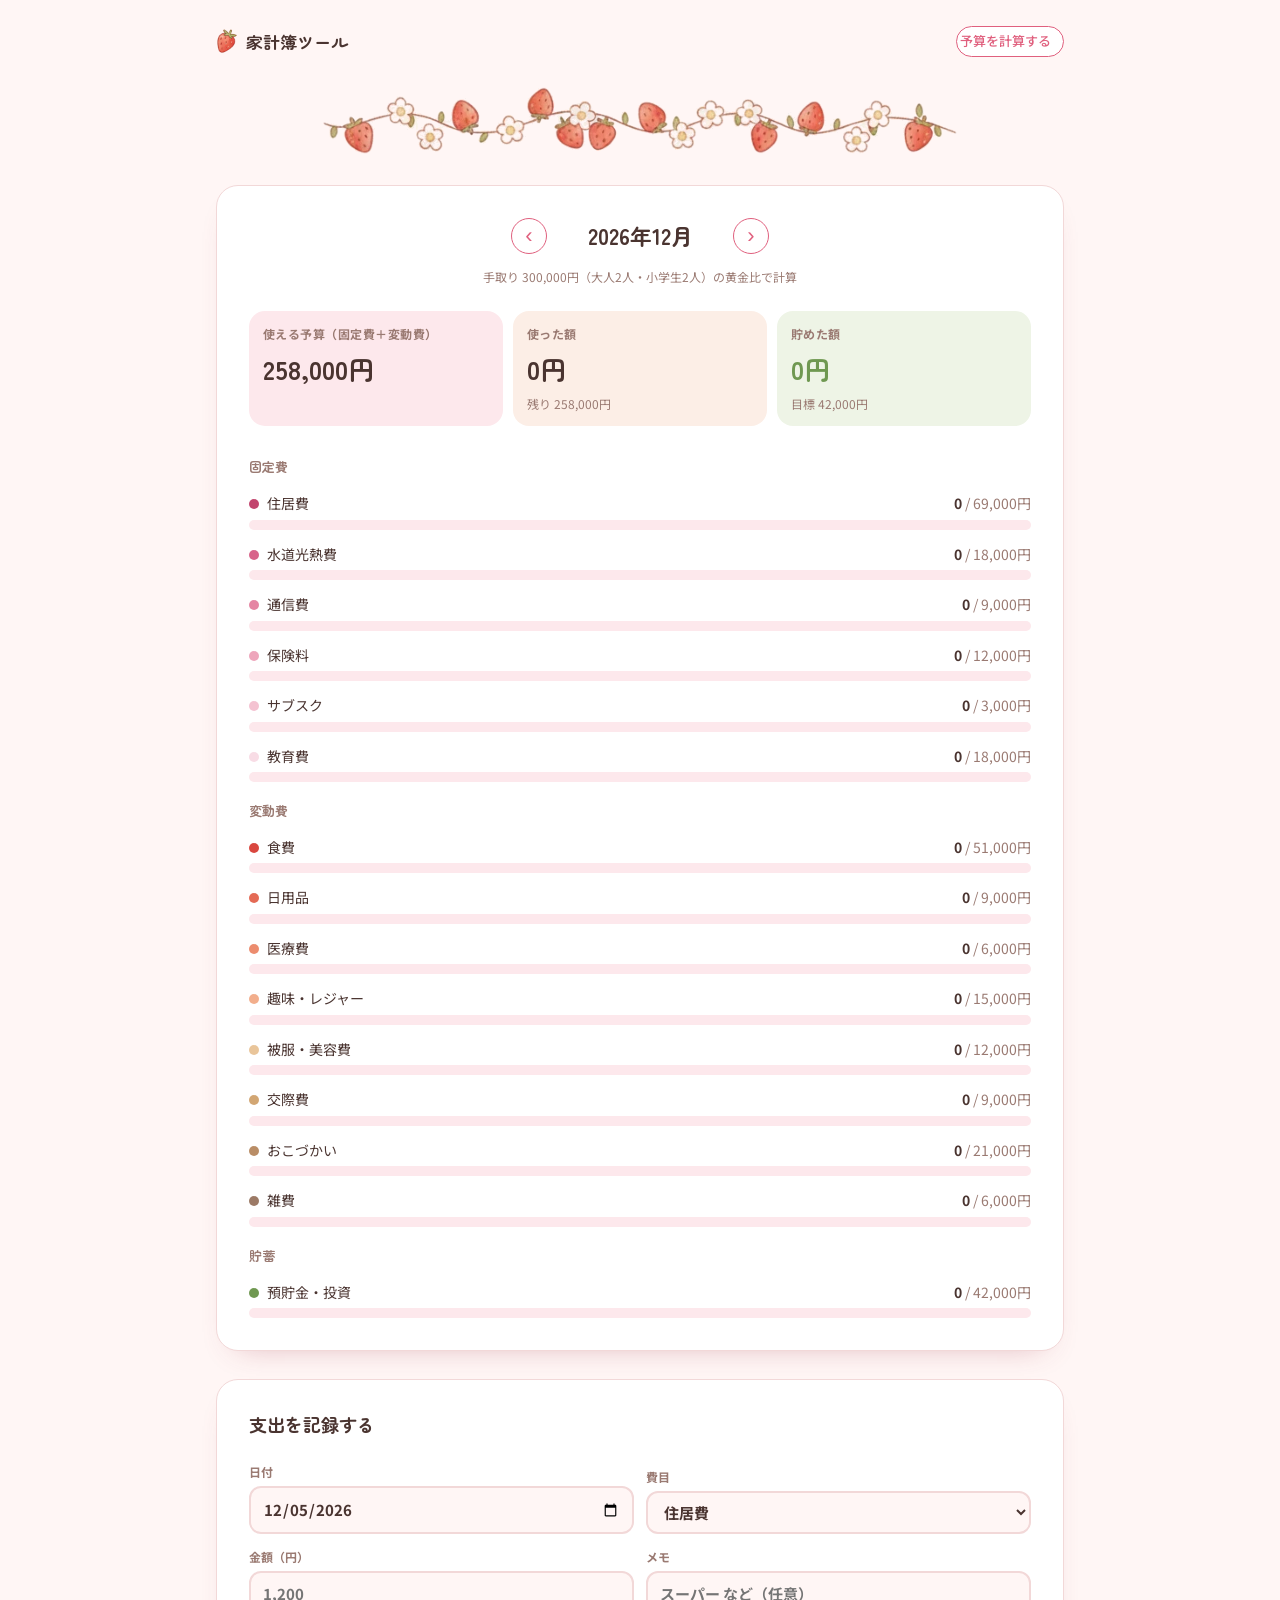
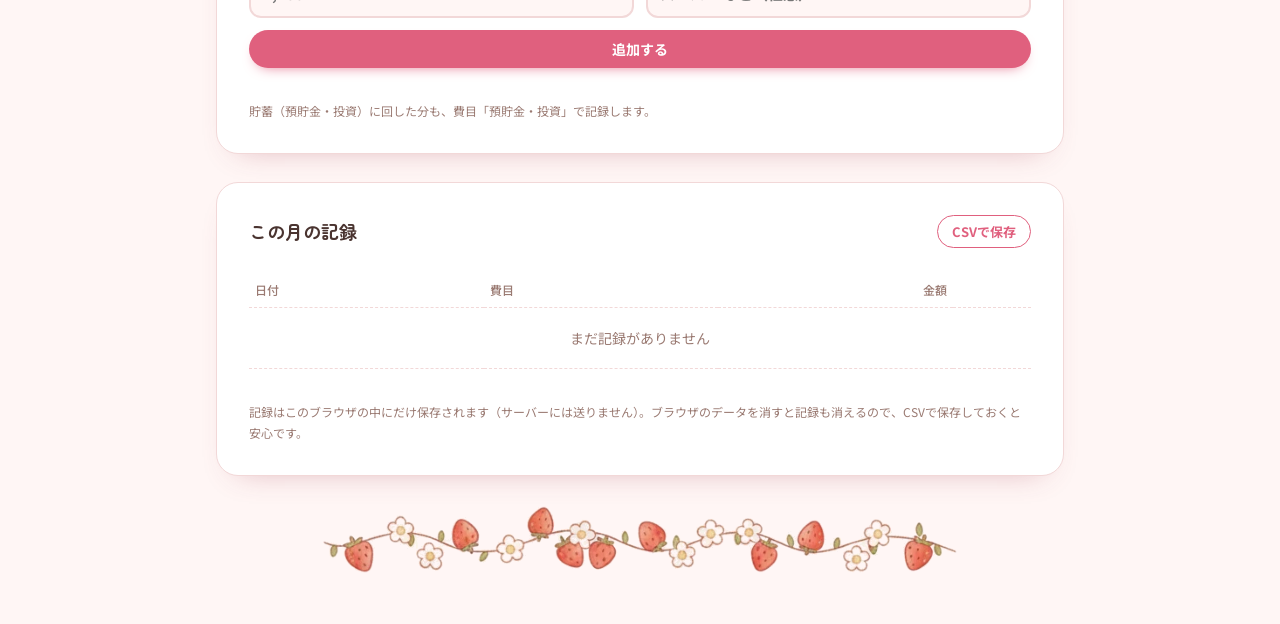
==== kakeibo.html @ 98197d19 "家計簿ページ(kakeibo.html)を追加 黄金比の予算と実際の支出を比較。月切替・記録の追加削除・CSV出力に対応。  Co-Authored-By: Claude Sonnet 5.5 <no" ====
<!doctype html>
<html lang="ja">
<head>
<meta charset="utf-8">
<meta name="viewport" content="width=device-width, initial-scale=1, viewport-fit=cover">
<meta name="description" content="黄金比で出した予算に、毎日の支出を書き込んで比べる家計簿ツール。">
<title>家計簿ツール</title>
<link rel="preconnect" href="https://fonts.googleapis.com">
<link rel="preconnect" href="https://fonts.gstatic.com" crossorigin>
<link rel="stylesheet" href="https://fonts.googleapis.com/css2?family=Zen+Maru+Gothic:wght@500;700&family=Noto+Sans+JP:wght@400;500;700&display=swap">
<link rel="stylesheet" href="css/style.css">
<link rel="stylesheet" href="css/kakeibo.css">
</head>
<body>
<div class="wrap">
  <header class="site-head">
    <div class="brand"><span class="berry-i" aria-hidden="true"></span>家計簿ツール</div>
    <a class="insta" href="index.html">予算を計算する</a>
  </header>

  <img class="garland" src="assets/garland.png" alt="" width="640" height="72">

  <section class="card" aria-label="月の予算と使った額">
    <div class="month-nav">
      <button type="button" id="prev" aria-label="前の月">‹</button>
      <h1 id="month-label"></h1>
      <button type="button" id="next" aria-label="次の月">›</button>
    </div>
    <p class="hint" id="basis"></p>
    <div class="summary" id="summary"></div>
    <div id="items" class="items"></div>
  </section>

  <section class="card" aria-label="支出を記録">
    <h2>支出を記録する</h2>
    <form id="form" class="entry-form">
      <label>日付<input type="date" id="f-date" required></label>
      <label>費目<select id="f-key"></select></label>
      <label>金額（円）<input type="text" id="f-amt" inputmode="numeric" autocomplete="off" placeholder="1,200" required></label>
      <label>メモ<input type="text" id="f-memo" maxlength="40" placeholder="スーパー など（任意）"></label>
      <button class="btn btn-primary" type="submit">追加する</button>
    </form>
    <p class="hint">貯蓄（預貯金・投資）に回した分も、費目「預貯金・投資」で記録します。</p>
  </section>

  <section class="card" aria-label="記録の一覧">
    <div class="list-head">
      <h2>この月の記録</h2>
      <button type="button" class="btn btn-ghost" id="csv">CSVで保存</button>
    </div>
    <div class="table-scroll">
      <table>
        <thead><tr><th>日付</th><th>費目</th><th class="r">金額</th><th></th></tr></thead>
        <tbody id="list"></tbody>
      </table>
    </div>
    <p class="foot-note">記録はこのブラウザの中にだけ保存されます（サーバーには送りません）。ブラウザのデータを消すと記録も消えるので、CSVで保存しておくと安心です。</p>
  </section>

  <img class="garland" src="assets/garland.png" alt="" width="640" height="72">
</div>

<script src="js/config.js"></script>
<script src="js/calc.js"></script>
<script src="js/kakeibo.js"></script>
</body>
</html>
---- css/style.css ----
/* Layout: one centered column like a planner page — garland, hero with cake cat, calculator card, shop, guide, garland, footer.
   Single light theme on purpose: it matches the printed pink × cat planner. */
:root {
  color-scheme: light;
  --bg: #FFF6F5;
  --paper: #FFFFFF;
  --fg: #4A3430;        /* cocoa brown, like the illustration lines */
  --muted: #9A7A72;
  --line: #F2D8D8;
  --accent: #E0607E;    /* planner pink */
  --accent-ink: #FFFFFF;
  --accent-soft: #FDE8EC;
  --berry: #D9473F;
  --gold: #C9A45C;
  --savings: #6F9851;   /* strawberry-leaf green */
  --savings-soft: #EEF4E6;
  /* chart: fixed = pinks, variable = strawberry → cream → cocoa */
  --f1:#C2456E; --f2:#D8648A; --f3:#E585A3; --f4:#EEA5BB; --f5:#F4C2D1; --f6:#F8DCE5;
  --v1:#D9473F; --v2:#E46A55; --v3:#EC8C6E; --v4:#F2AE8C; --v5:#E9C59A; --v6:#D2A673; --v7:#B98D66; --v8:#9C7A66;
  --font-display: "Zen Maru Gothic", "Hiragino Maru Gothic ProN", "Yu Gothic", sans-serif;
  --font-body: "Noto Sans JP", "Hiragino Sans", "Yu Gothic", "Meiryo", sans-serif;
  --radius: 22px;
  --berry-img: url("../assets/berry.png");
  --flower-img: url("../assets/flower.png");
}

* { box-sizing: border-box; }
body {
  background: var(--bg);
  color: var(--fg);
  font-family: var(--font-body);
  font-size: 15px;
  line-height: 1.75;
}
.wrap {
  max-width: 880px;
  margin: 0 auto;
  padding-left: max(16px, env(safe-area-inset-left, 0px));
  padding-right: max(16px, env(safe-area-inset-right, 0px));
  padding-block: 0 40px;
  display: flex;
  flex-direction: column;
  gap: 28px;
}
h1, h2, h3 { font-family: var(--font-display); text-wrap: balance; margin: 0; line-height: 1.4; }
p { margin: 0; }
img { max-width: 100%; height: auto; display: block; }
.num { font-variant-numeric: tabular-nums; }
.berry-i, .flower-i { display: inline-block; background: center / contain no-repeat; vertical-align: -3px; flex: none; }
.berry-i { width: 16px; height: 19px; background-image: var(--berry-img); }
.flower-i { width: 15px; height: 14px; background-image: var(--flower-img); }

/* header */
.site-head {
  display: flex; align-items: center; justify-content: space-between; gap: 12px;
  padding-block: 18px 0;
}
.brand { display: flex; align-items: center; gap: 8px; font-family: var(--font-display); font-weight: 700; font-size: 17px; }
.brand .berry-i { width: 22px; height: 26px; }
.insta {
  display: inline-flex; align-items: center; gap: 6px;
  color: var(--accent); text-decoration: none; font-weight: 500; font-size: 13px;
  padding: 3px 12px 3px 3px; border-radius: 999px; border: 1.5px solid var(--accent); background: var(--paper);
}
.insta:hover { background: var(--accent-soft); }
.insta svg { width: 16px; height: 16px; }
:focus-visible { outline: 3px solid var(--accent); outline-offset: 2px; }
.avatar {
  width: 30px; height: 30px; border-radius: 50%; flex: none;
  background: var(--accent-soft) url("../assets/avatar.jpg") center / cover no-repeat;
  box-shadow: 0 0 0 2px var(--paper), 0 0 0 3.5px var(--accent);
}
.garland { width: 100%; max-width: 640px; margin: 0 auto; opacity: .95; }

/* hero */
.hero { display: grid; grid-template-columns: minmax(0, 1fr) minmax(0, 300px); gap: 16px; align-items: center; }
.hero-text { display: flex; flex-direction: column; gap: 12px; min-width: 0; }
.eyebrow { display: inline-flex; align-items: center; gap: 6px; font-size: 12px; font-weight: 700; letter-spacing: .14em; color: var(--accent); }
.hero h1 { font-size: clamp(26px, 5.2vw, 38px); }
.hero h1 em { font-style: normal; color: var(--accent); background: linear-gradient(transparent 62%, var(--accent-soft) 62%); }
.hero p { color: var(--muted); max-width: 30em; }
.hero-art { width: 100%; max-width: 300px; justify-self: center; }

/* calculator card */
.card {
  background: var(--paper);
  border-radius: var(--radius);
  border: 1.5px solid var(--line);
  box-shadow: 0 14px 30px -22px rgba(160, 60, 80, .45);
  padding: clamp(18px, 4vw, 32px);
  display: flex; flex-direction: column; gap: 24px;
}
.field-label { font-family: var(--font-display); font-weight: 700; font-size: 16px; display: flex; align-items: center; gap: 8px; margin-bottom: 10px; }
.step { display: inline-grid; place-items: center; width: 24px; height: 24px; border-radius: 50%; background: var(--accent); color: var(--accent-ink); font-size: 12px; font-family: var(--font-body); }

.income-row { display: flex; align-items: center; gap: 10px; flex-wrap: wrap; }
.income-box {
  display: flex; align-items: baseline; gap: 6px;
  border: 2px solid var(--line); border-radius: 16px; padding: 8px 14px;
  background: var(--bg); flex: 1 1 220px; max-width: 320px;
}
.income-box:focus-within { border-color: var(--accent); }
.income-box input {
  border: 0; background: transparent; color: var(--fg); width: 100%; min-width: 0;
  font-family: var(--font-display); font-size: 28px; font-weight: 700;
  font-variant-numeric: tabular-nums; outline: none;
}
.income-box span { color: var(--muted); font-weight: 500; }
.quick { display: flex; gap: 6px; flex-wrap: wrap; }
.quick button {
  border: 1.5px solid var(--line); background: var(--paper); color: var(--fg);
  border-radius: 999px; padding: 4px 12px; font: inherit; font-size: 13px; cursor: pointer;
}
.quick button:hover { border-color: var(--accent); color: var(--accent); }
.hint { font-size: 12px; color: var(--muted); margin-top: 8px; }

/* family counters */
.counters { display: grid; grid-template-columns: repeat(3, minmax(0, 1fr)); gap: 10px; }
.counter {
  display: flex; align-items: center; justify-content: space-between; gap: 8px;
  border: 1.5px solid var(--line); border-radius: 16px; padding: 8px 10px 8px 14px; background: var(--paper);
  transition: border-color .15s, background .15s;
}
.counter.on { border-color: var(--accent); background: var(--accent-soft); }
.counter-name { display: flex; flex-direction: column; line-height: 1.3; min-width: 0; }
.counter-name b { font-size: 14px; }
.counter-name small { font-size: 11px; color: var(--muted); }
.stepper { display: flex; align-items: center; gap: 4px; }
.stepper button {
  width: 30px; height: 30px; border-radius: 50%; border: 1.5px solid var(--accent);
  background: var(--paper); color: var(--accent); font-size: 18px; line-height: 1; cursor: pointer;
  display: grid; place-items: center; padding: 0;
}
.stepper button:hover:not(:disabled) { background: var(--accent); color: var(--accent-ink); }
.stepper button:disabled { border-color: var(--line); color: var(--line); cursor: default; }
.stepper output { min-width: 2.6em; text-align: center; font-family: var(--font-display); font-weight: 700; font-size: 18px; font-variant-numeric: tabular-nums; }
.stepper output small { font-size: 11px; font-weight: 500; color: var(--muted); margin-left: 1px; }

/* result */
.result-head {
  display: grid; grid-template-columns: minmax(0, 1fr) auto; gap: 12px; align-items: end;
  border-top: 2px dotted var(--line); padding-top: 22px;
}
.result-head h2 { font-size: 20px; }
.result-head p { color: var(--muted); font-size: 13px; }
.result-head img { width: 130px; margin-bottom: -8px; }
.summary { display: grid; grid-template-columns: repeat(3, minmax(0, 1fr)); gap: 10px; }
.tile { border-radius: 16px; padding: 12px 14px; background: var(--accent-soft); display: flex; flex-direction: column; gap: 2px; }
.tile.var { background: #FCEEE6; }
.tile.sav { background: var(--savings-soft); }
.tile .t-label { font-size: 12px; font-weight: 700; color: var(--muted); letter-spacing: .04em; }
.tile .t-amt { font-family: var(--font-display); font-weight: 700; font-size: clamp(18px, 3.6vw, 26px); }
.tile .t-pct { font-size: 12px; color: var(--muted); }
.tile.sav .t-amt { color: var(--savings); }

.result-body { display: grid; grid-template-columns: minmax(0, 260px) minmax(0, 1fr); gap: 24px; align-items: start; }
.donut-box { position: relative; max-width: 260px; width: 100%; margin: 0 auto; aspect-ratio: 1; }
.donut-box svg { width: 100%; height: 100%; display: block; }
.donut-center { position: absolute; inset: 0; display: grid; place-content: center; text-align: center; pointer-events: none; }
.donut-center small { font-size: 12px; color: var(--muted); }
.donut-center strong { font-family: var(--font-display); font-size: 22px; }

.tip { margin-top: 16px; display: grid; grid-template-columns: 64px minmax(0, 1fr); gap: 10px; align-items: end; }
.tip img { width: 64px; }
.tip-bubble {
  position: relative; background: var(--accent-soft); border-radius: 16px 16px 16px 4px;
  padding: 10px 14px; font-size: 13px;
}
.tip-bubble b { display: flex; align-items: center; gap: 4px; color: var(--accent); font-family: var(--font-display); }

.table-scroll { overflow-x: auto; min-width: 0; }
table { width: 100%; border-collapse: collapse; font-size: 14px; }
th, td { padding: 7px 6px; text-align: left; border-bottom: 1px dashed var(--line); }
th { font-size: 12px; color: var(--muted); font-weight: 500; }
td.r, th.r { text-align: right; font-variant-numeric: tabular-nums; white-space: nowrap; }
tr.group td { background: var(--bg); font-weight: 700; font-size: 13px; border-bottom: 0; padding-top: 10px; }
tr.group td:first-child { border-radius: 10px 0 0 10px; }
tr.group td:last-child { border-radius: 0 10px 10px 0; }
tr.group .flower-i { margin-right: 6px; }
tr.zero td { color: var(--muted); }
.dot { display: inline-block; width: 10px; height: 10px; border-radius: 50%; margin-right: 8px; vertical-align: 0; }
.item-note { display: block; font-size: 11px; color: var(--muted); margin-left: 18px; line-height: 1.4; }
tr.total td { border-bottom: 0; font-weight: 700; padding-top: 10px; }
.foot-note { font-size: 12px; color: var(--muted); margin-top: 8px; }

/* shop */
.shop {
  background: var(--paper); border-radius: var(--radius);
  border: 2px solid var(--accent-soft);
  padding: clamp(18px, 4vw, 28px);
  display: grid; grid-template-columns: auto minmax(0, 1fr); gap: 20px; align-items: center;
}
.avatar.lg { width: 92px; height: 92px; box-shadow: 0 0 0 3px var(--paper), 0 0 0 5px var(--accent); }
.shop-body { display: flex; flex-direction: column; gap: 6px; min-width: 0; }
.shop-eyebrow { display: inline-flex; align-items: center; gap: 6px; font-size: 11px; font-weight: 700; letter-spacing: .12em; color: var(--accent); }
.shop h2 { font-size: 20px; }
.shop p { font-size: 13px; color: var(--muted); }
.shop-actions { display: flex; flex-wrap: wrap; gap: 8px; margin-top: 8px; }
.btn {
  display: inline-flex; align-items: center; gap: 6px; text-decoration: none;
  padding: 9px 18px; border-radius: 999px; font-weight: 700; font-size: 14px;
}
.btn-primary { background: var(--accent); color: var(--accent-ink); box-shadow: 0 6px 14px -8px var(--accent); }
.btn-primary:hover { filter: brightness(1.06); }
.btn-ghost { border: 1.5px solid var(--accent); color: var(--accent); background: var(--paper); }
.btn-ghost:hover { background: var(--accent-soft); }
.btn[aria-disabled="true"] { opacity: .5; pointer-events: none; }
.btn svg { width: 16px; height: 16px; }

/* ad slot */
.ad {
  border: 1.5px dashed var(--line); border-radius: 16px; min-height: 110px; background: var(--paper);
  display: grid; place-content: center; text-align: center; color: var(--muted); font-size: 12px; gap: 2px;
}
.ad b { font-size: 11px; letter-spacing: .14em; }

/* guide */
.guide { display: flex; flex-direction: column; gap: 14px; }
.guide-head { display: grid; grid-template-columns: minmax(0, 1fr) 150px; gap: 16px; align-items: center; }
.guide-head > div { display: flex; flex-direction: column; gap: 8px; min-width: 0; }
.guide h2 { font-size: 20px; display: flex; align-items: center; gap: 8px; }
.guide-grid { display: grid; grid-template-columns: repeat(3, minmax(0, 1fr)); gap: 12px; }
.guide-item { background: var(--paper); border: 1.5px solid var(--line); border-radius: 16px; padding: 14px 16px; display: flex; flex-direction: column; gap: 4px; }
.guide-item h3 { font-size: 15px; display: flex; align-items: center; gap: 8px; }
.guide-item p { font-size: 13px; color: var(--muted); }
.guide-item .swatch { width: 12px; height: 12px; border-radius: 50%; }
.disclaimer { font-size: 12px; color: var(--muted); max-width: 46em; }

.site-foot { display: flex; justify-content: space-between; align-items: center; gap: 12px; flex-wrap: wrap; font-size: 12px; color: var(--muted); }

@media (max-width: 760px) {
  .counters { grid-template-columns: repeat(2, minmax(0, 1fr)); }
}
@media (max-width: 680px) {
  .hero { grid-template-columns: minmax(0, 1fr); }
  .hero-art { max-width: 230px; }
  .result-body { grid-template-columns: minmax(0, 1fr); }
  .guide-grid { grid-template-columns: minmax(0, 1fr); }
  .shop { grid-template-columns: minmax(0, 1fr); justify-items: start; }
}
@media (max-width: 460px) {
  .counters { grid-template-columns: minmax(0, 1fr); }
  .result-head img { width: 96px; }
  .guide-head { grid-template-columns: minmax(0, 1fr) 96px; }
}
@media (max-width: 420px) {
  .summary { grid-template-columns: minmax(0, 1fr); }
  .tile { flex-direction: row; align-items: baseline; justify-content: space-between; flex-wrap: wrap; }
  .insta .insta-text { display: none; }
}
@media (prefers-reduced-motion: reduce) { * { transition: none !important; } }
---- css/kakeibo.css ----
.card h2 { font-size: 18px; }
.month-nav { display: flex; align-items: center; justify-content: center; gap: 16px; }
.month-nav h1 { font-size: 22px; min-width: 7em; text-align: center; }
.month-nav button {
  width: 36px; height: 36px; border-radius: 50%; border: 1.5px solid var(--accent);
  background: var(--paper); color: var(--accent); font-size: 22px; line-height: 1; cursor: pointer; padding: 0;
}
.month-nav button:hover { background: var(--accent); color: var(--accent-ink); }
#basis { text-align: center; margin-top: -12px; }
.tile.over .t-amt { color: var(--berry); }

.items { display: flex; flex-direction: column; gap: 12px; }
.group-title { font-family: var(--font-display); font-weight: 700; font-size: 13px; color: var(--muted); margin-top: 6px; }
.item-row { display: grid; gap: 4px; }
.item-top { display: flex; justify-content: space-between; align-items: baseline; gap: 8px; font-size: 14px; }
.item-top .amts { font-variant-numeric: tabular-nums; color: var(--muted); white-space: nowrap; }
.item-top .amts b { color: var(--fg); }
.item-row.over .amts b { color: var(--berry); }
.bar { height: 10px; border-radius: 999px; background: var(--accent-soft); overflow: hidden; }
.bar > i { display: block; height: 100%; border-radius: 999px; background: var(--c, var(--accent)); }
.item-row.over .bar > i { background: var(--berry); }

.entry-form { display: grid; grid-template-columns: repeat(2, minmax(0, 1fr)); gap: 12px; align-items: end; }
.entry-form label { display: flex; flex-direction: column; gap: 4px; font-size: 12px; font-weight: 700; color: var(--muted); min-width: 0; }
.entry-form input, .entry-form select {
  font: inherit; font-size: 15px; color: var(--fg); background: var(--bg);
  border: 2px solid var(--line); border-radius: 12px; padding: 8px 12px; min-width: 0; width: 100%;
}
.entry-form input:focus, .entry-form select:focus { border-color: var(--accent); outline: none; }
.entry-form .btn { justify-content: center; border: 0; cursor: pointer; font-family: inherit; grid-column: 1 / -1; }
.list-head { display: flex; justify-content: space-between; align-items: center; gap: 12px; }
.list-head .btn { cursor: pointer; font-family: inherit; padding: 6px 14px; font-size: 13px; }
.del { border: 0; background: transparent; color: var(--muted); cursor: pointer; font-size: 18px; padding: 2px 8px; }
.del:hover { color: var(--berry); }
.memo { display: block; font-size: 11px; color: var(--muted); margin-left: 18px; line-height: 1.4; }
.empty { text-align: center; color: var(--muted); padding: 18px 0; }
@media (max-width: 420px) { .entry-form { grid-template-columns: minmax(0, 1fr); } }
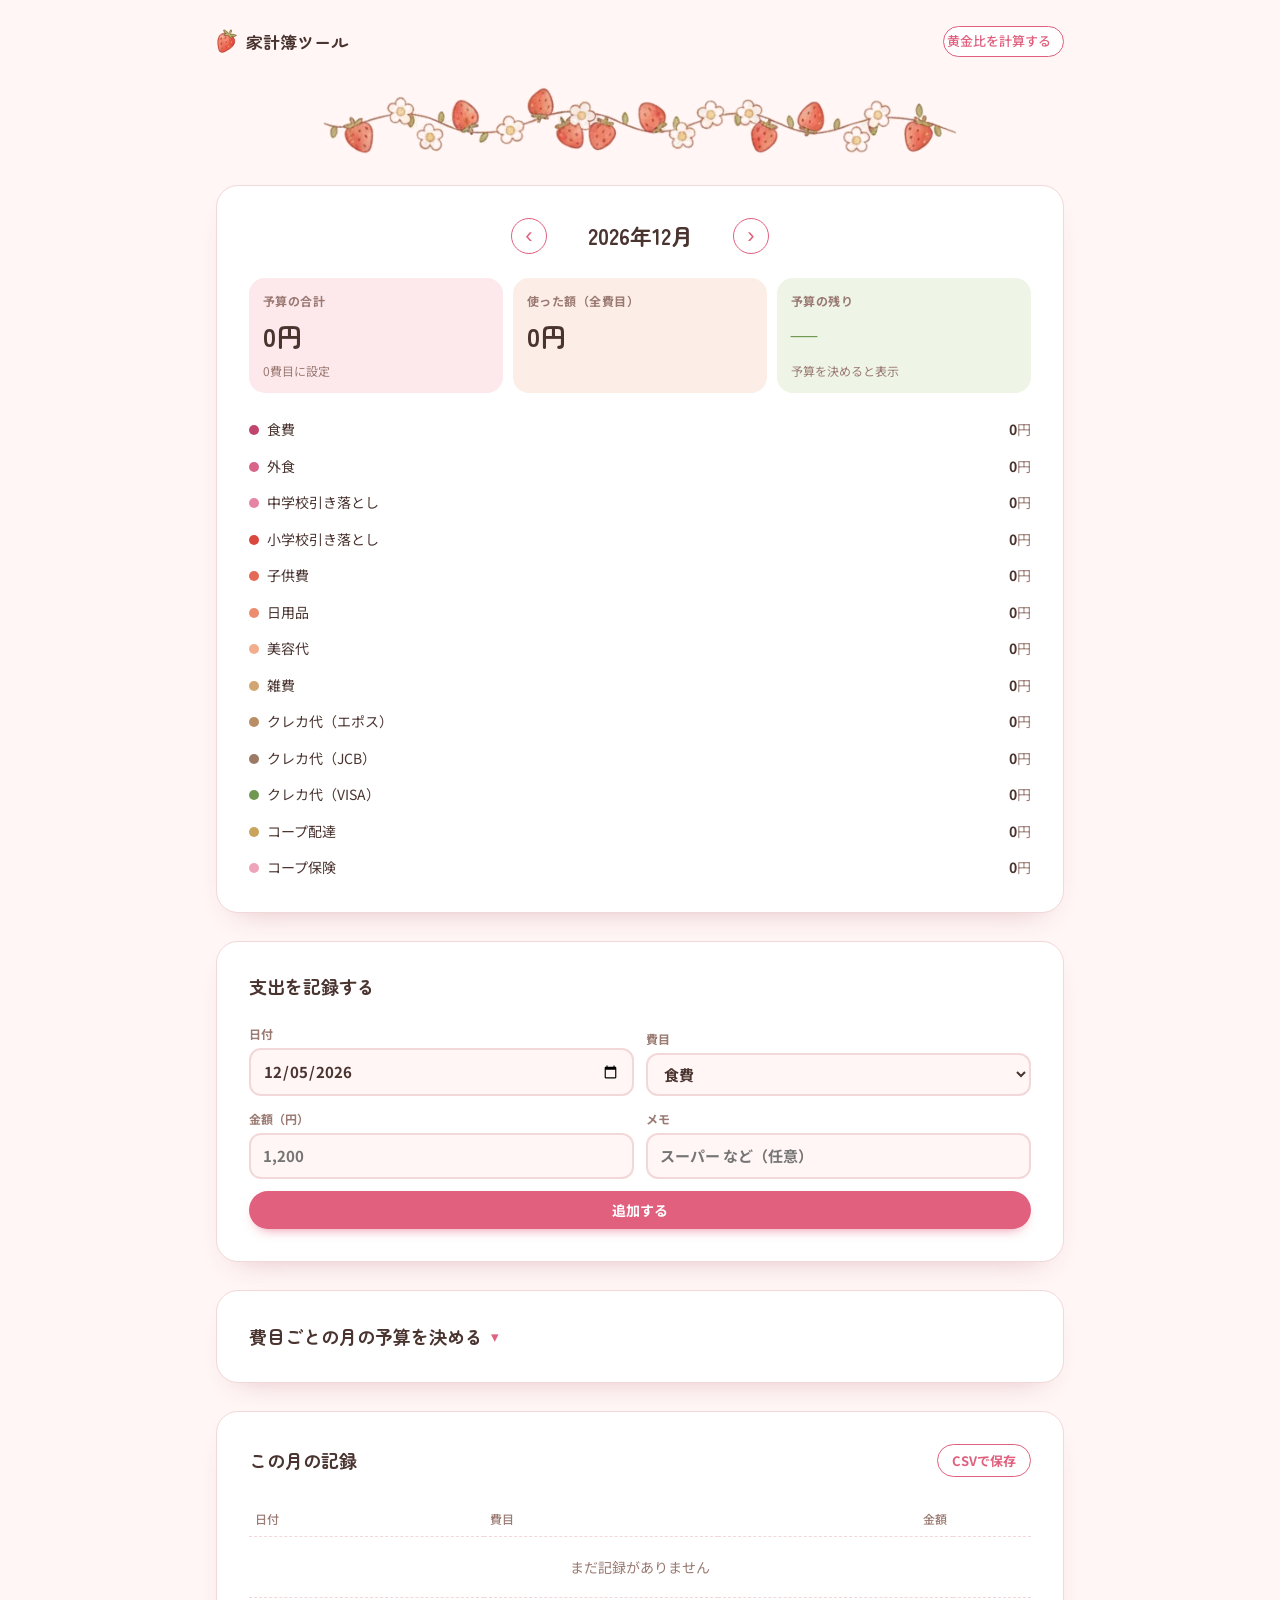
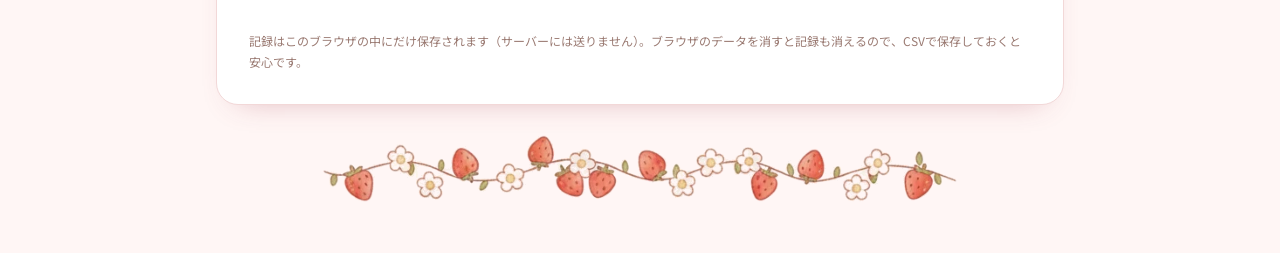
==== commit a1f4f264: "家計簿の費目を指定の13項目に変更し、費目ごとの月予算入力に対応 Co-Authored-By: Claude Sonnet 5.5 <noreply@anthropic.com> Claude-Se" ====
--- a/kakeibo.html
+++ b/kakeibo.html
@@ -15,7 +15,7 @@
 <div class="wrap">
   <header class="site-head">
     <div class="brand"><span class="berry-i" aria-hidden="true"></span>家計簿ツール</div>
-    <a class="insta" href="index.html">予算を計算する</a>
+    <a class="insta" href="index.html">黄金比を計算する</a>
   </header>
 
   <img class="garland" src="assets/garland.png" alt="" width="640" height="72">
@@ -26,7 +26,6 @@
       <h1 id="month-label"></h1>
       <button type="button" id="next" aria-label="次の月">›</button>
     </div>
-    <p class="hint" id="basis"></p>
     <div class="summary" id="summary"></div>
     <div id="items" class="items"></div>
   </section>
@@ -40,7 +39,14 @@
       <label>メモ<input type="text" id="f-memo" maxlength="40" placeholder="スーパー など（任意）"></label>
       <button class="btn btn-primary" type="submit">追加する</button>
     </form>
-    <p class="hint">貯蓄（預貯金・投資）に回した分も、費目「預貯金・投資」で記録します。</p>
+  </section>
+
+  <section class="card" aria-label="費目ごとの月の予算">
+    <details>
+      <summary><h2>費目ごとの月の予算を決める</h2></summary>
+      <p class="hint">金額を入れた費目だけ、使った額と比べて棒グラフが出ます。空欄の費目は「使った額」だけ表示します。</p>
+      <div class="budget-grid" id="budget-grid"></div>
+    </details>
   </section>
 
   <section class="card" aria-label="記録の一覧">
@@ -60,8 +66,7 @@
   <img class="garland" src="assets/garland.png" alt="" width="640" height="72">
 </div>
 
-<script src="js/config.js"></script>
-<script src="js/calc.js"></script>
+<script src="js/kakeibo-config.js"></script>
 <script src="js/kakeibo.js"></script>
 </body>
 </html>
--- a/css/kakeibo.css
+++ b/css/kakeibo.css
@@ -35,3 +35,13 @@
 .memo { display: block; font-size: 11px; color: var(--muted); margin-left: 18px; line-height: 1.4; }
 .empty { text-align: center; color: var(--muted); padding: 18px 0; }
 @media (max-width: 420px) { .entry-form { grid-template-columns: minmax(0, 1fr); } }
+details summary { cursor: pointer; list-style: none; display: flex; align-items: center; gap: 8px; }
+details summary::-webkit-details-marker { display: none; }
+details summary::after { content: "▾"; color: var(--accent); }
+details[open] summary::after { content: "▴"; }
+details .hint { margin: 10px 0 14px; }
+.budget-grid { display: grid; grid-template-columns: repeat(2, minmax(0, 1fr)); gap: 10px 12px; }
+.budget-grid label { display: flex; flex-direction: column; gap: 4px; font-size: 12px; font-weight: 700; color: var(--muted); min-width: 0; }
+.budget-grid input { font: inherit; font-size: 15px; color: var(--fg); background: var(--bg); border: 2px solid var(--line); border-radius: 12px; padding: 6px 12px; width: 100%; min-width: 0; text-align: right; }
+.budget-grid input:focus { border-color: var(--accent); outline: none; }
+@media (max-width: 420px) { .budget-grid { grid-template-columns: minmax(0, 1fr); } }
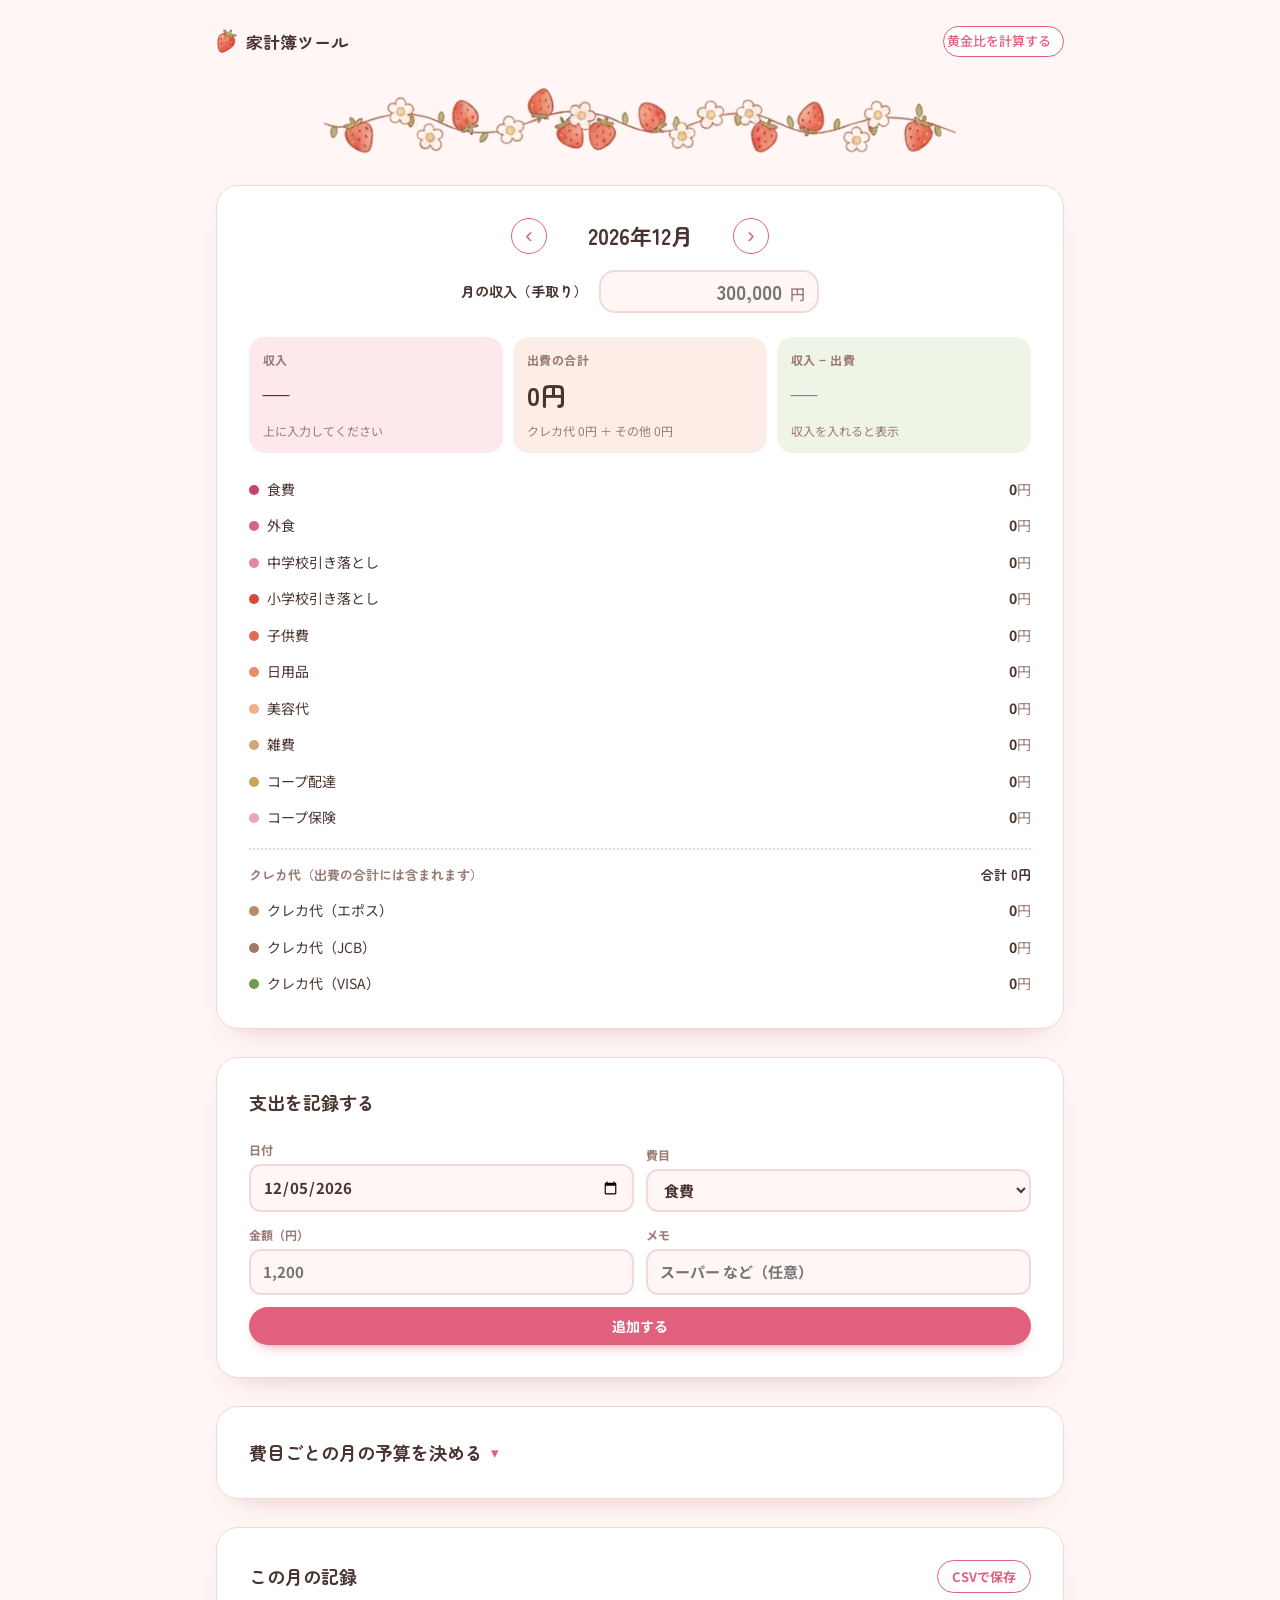
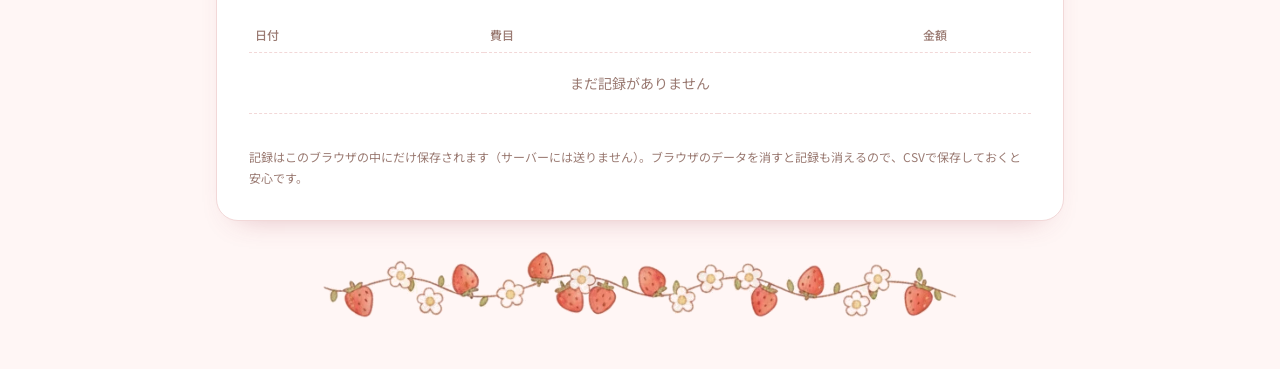
==== commit 33022bd0: "収入入力を追加し、クレカ代も出費として収入から引く集計に変更 Co-Authored-By: Claude Sonnet 5.5 <noreply@anthropic.com> Claude-Sess" ====
--- a/kakeibo.html
+++ b/kakeibo.html
@@ -25,6 +25,10 @@
       <button type="button" id="prev" aria-label="前の月">‹</button>
       <h1 id="month-label"></h1>
       <button type="button" id="next" aria-label="次の月">›</button>
+    </div>
+    <div class="income-line">
+      <label for="income">月の収入（手取り）</label>
+      <div class="income-box"><input id="income" type="text" inputmode="numeric" autocomplete="off" placeholder="300,000"><span>円</span></div>
     </div>
     <div class="summary" id="summary"></div>
     <div id="items" class="items"></div>
--- a/css/kakeibo.css
+++ b/css/kakeibo.css
@@ -45,3 +45,9 @@
 .budget-grid input { font: inherit; font-size: 15px; color: var(--fg); background: var(--bg); border: 2px solid var(--line); border-radius: 12px; padding: 6px 12px; width: 100%; min-width: 0; text-align: right; }
 .budget-grid input:focus { border-color: var(--accent); outline: none; }
 @media (max-width: 420px) { .budget-grid { grid-template-columns: minmax(0, 1fr); } }
+.group-title { display: flex; justify-content: space-between; gap: 8px; border-top: 2px dotted var(--line); padding-top: 14px; margin-top: 6px; }
+.group-title .num { color: var(--fg); }
+.income-line { display: flex; align-items: center; justify-content: center; gap: 12px; flex-wrap: wrap; margin-top: -8px; }
+.income-line label { font-family: var(--font-display); font-weight: 700; font-size: 14px; }
+.income-line .income-box { flex: 0 1 220px; padding: 4px 12px; }
+.income-line .income-box input { font-size: 20px; text-align: right; }
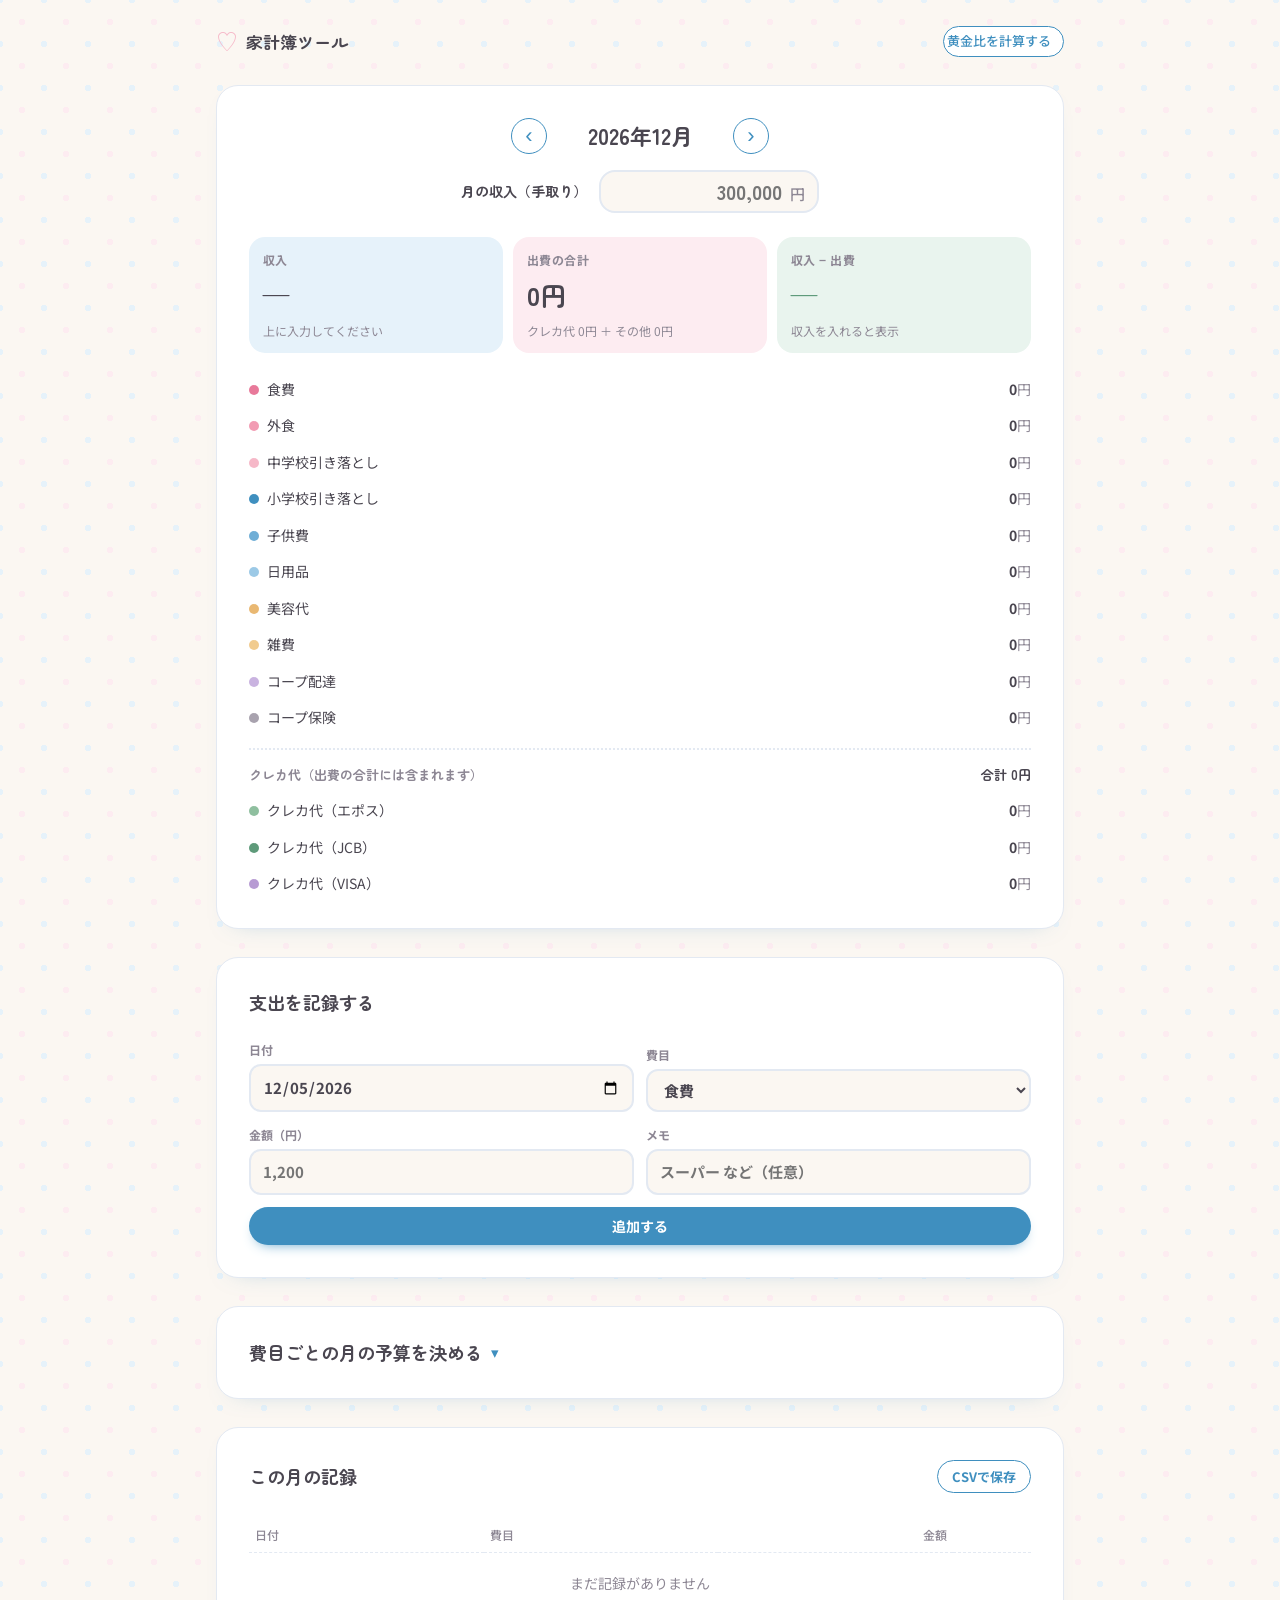
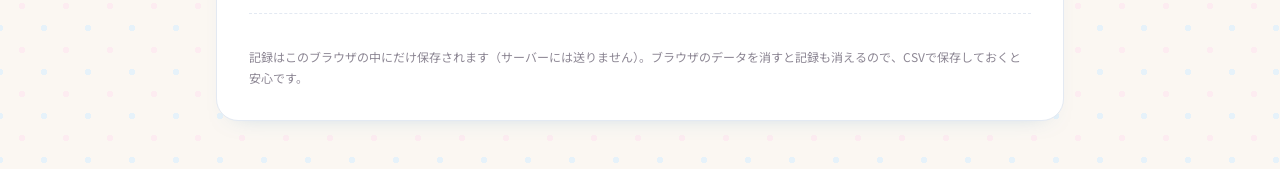
==== commit 1afb031c: "家計簿ページをパステル配色・水玉背景に変更し、画像差し込み口を追加 Co-Authored-By: Claude Sonnet 5.5 <noreply@anthropic.com> Claude-S" ====
--- a/kakeibo.html
+++ b/kakeibo.html
@@ -10,6 +10,7 @@
 <link rel="stylesheet" href="https://fonts.googleapis.com/css2?family=Zen+Maru+Gothic:wght@500;700&family=Noto+Sans+JP:wght@400;500;700&display=swap">
 <link rel="stylesheet" href="css/style.css">
 <link rel="stylesheet" href="css/kakeibo.css">
+<link rel="stylesheet" href="css/chiikawa.css">
 </head>
 <body>
 <div class="wrap">
@@ -18,7 +19,8 @@
     <a class="insta" href="index.html">黄金比を計算する</a>
   </header>
 
-  <img class="garland" src="assets/garland.png" alt="" width="640" height="72">
+  <!-- 好きな画像を assets/chiikawa/header.png に置くと、ここに表示されます（無ければ何も出ません） -->
+  <img class="deco" src="assets/chiikawa/header.png" alt="" onerror="this.remove()">
 
   <section class="card" aria-label="月の予算と使った額">
     <div class="month-nav">
@@ -67,7 +69,6 @@
     <p class="foot-note">記録はこのブラウザの中にだけ保存されます（サーバーには送りません）。ブラウザのデータを消すと記録も消えるので、CSVで保存しておくと安心です。</p>
   </section>
 
-  <img class="garland" src="assets/garland.png" alt="" width="640" height="72">
 </div>
 
 <script src="js/kakeibo-config.js"></script>
--- a/css/chiikawa.css
+++ b/css/chiikawa.css
@@ -0,0 +1,28 @@
+/* 家計簿ページ用：やさしいパステルの配色（ちいかわ風のイメージ。公式の色ではありません）
+   色を変えたいときは、ここの変数だけ書き換えれば全体が変わります。 */
+:root {
+  --bg: #FBF7F2;
+  --fg: #4A4650;
+  --muted: #8D8794;
+  --line: #E3E9F2;
+  --accent: #3F8FBF;       /* ボタン・見出しの青 */
+  --accent-soft: #E6F2FA;
+  --pink: #F6B8C8;
+  --pink-soft: #FDECF1;
+  --savings: #5E9A7A;
+  --savings-soft: #E9F4EE;
+}
+body {
+  background-color: var(--bg);
+  background-image:
+    radial-gradient(circle, var(--pink-soft) 3px, transparent 3.5px),
+    radial-gradient(circle, var(--accent-soft) 3px, transparent 3.5px);
+  background-size: 44px 44px;
+  background-position: 0 0, 22px 22px;
+}
+.card, .shop { box-shadow: 0 10px 24px -20px rgba(63, 143, 191, .5); }
+.tile.var { background: var(--pink-soft); }
+.berry-i { background: none; width: auto; height: auto; }
+.berry-i::before { content: "♡"; color: var(--pink); font-size: 22px; line-height: 1; }
+.insta { border-radius: 999px; }
+.deco { display: block; max-width: 220px; max-height: 160px; width: auto; height: auto; margin: 0 auto; }
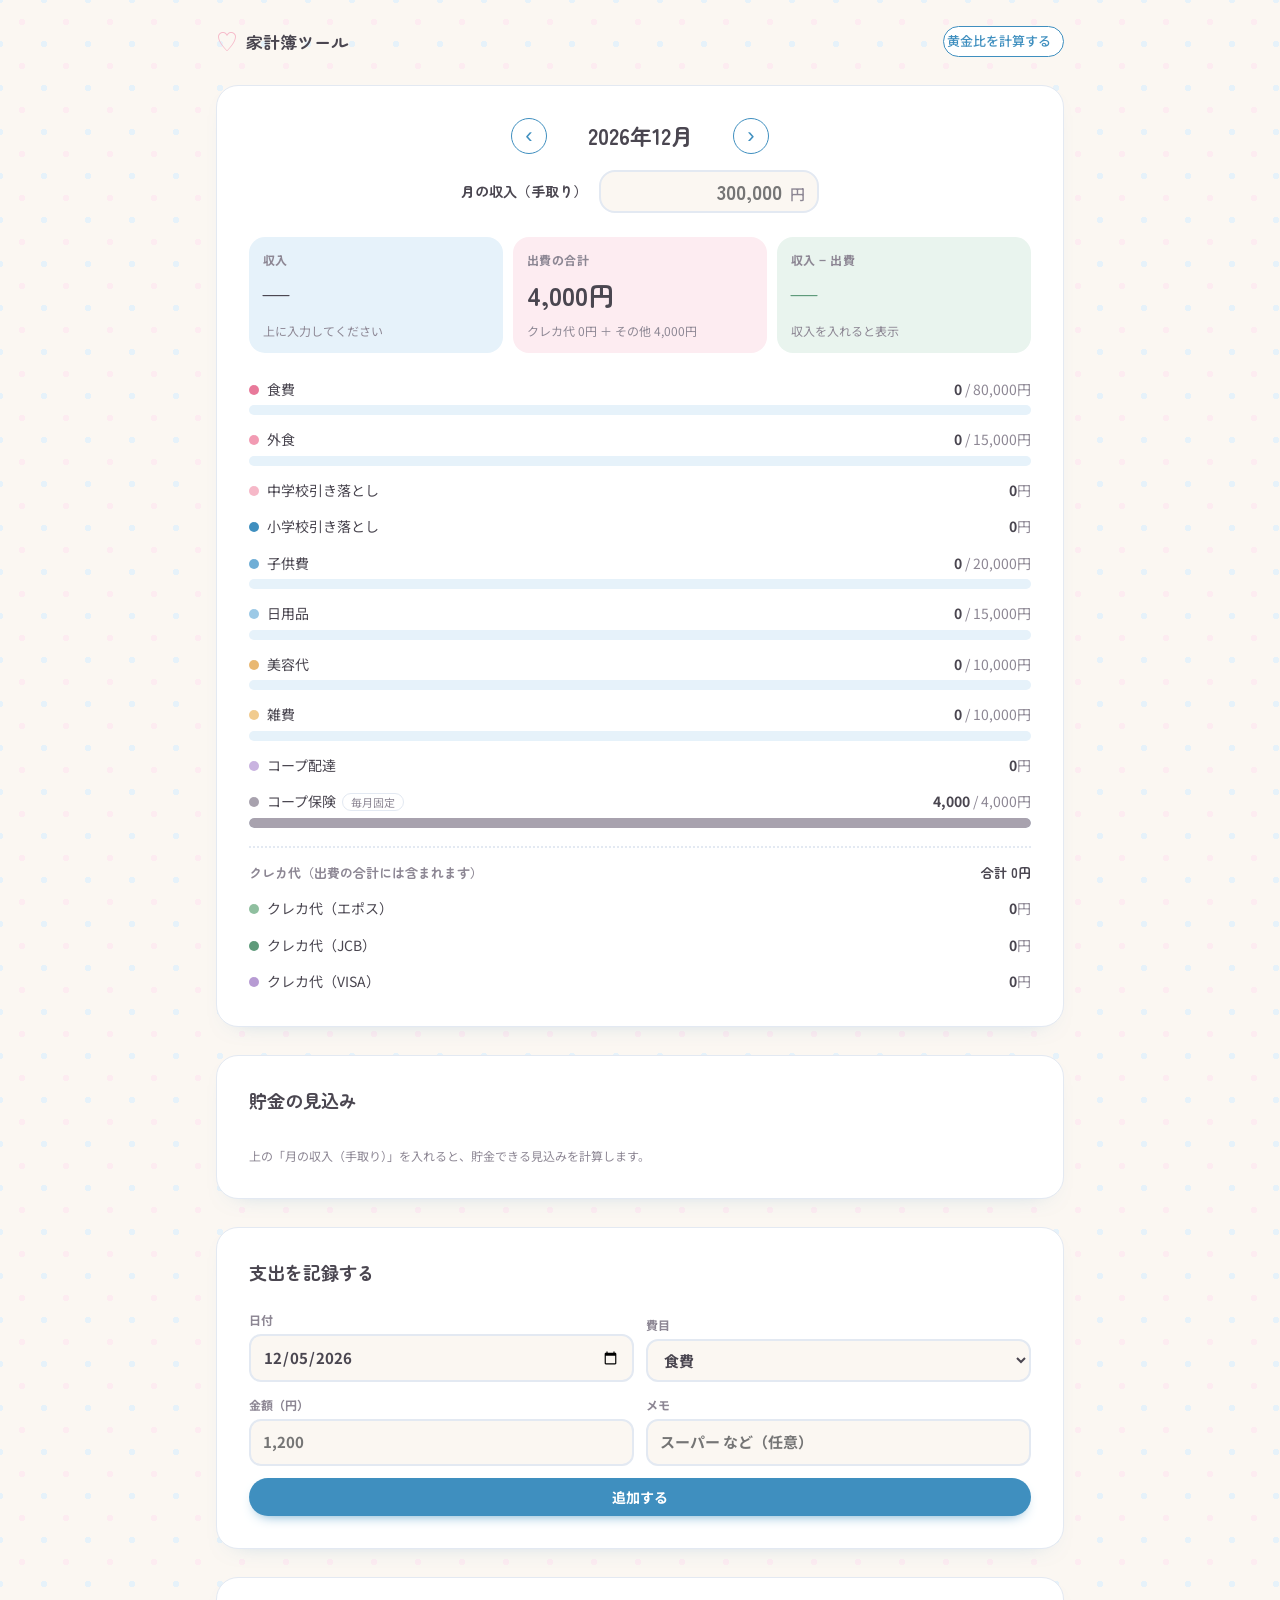
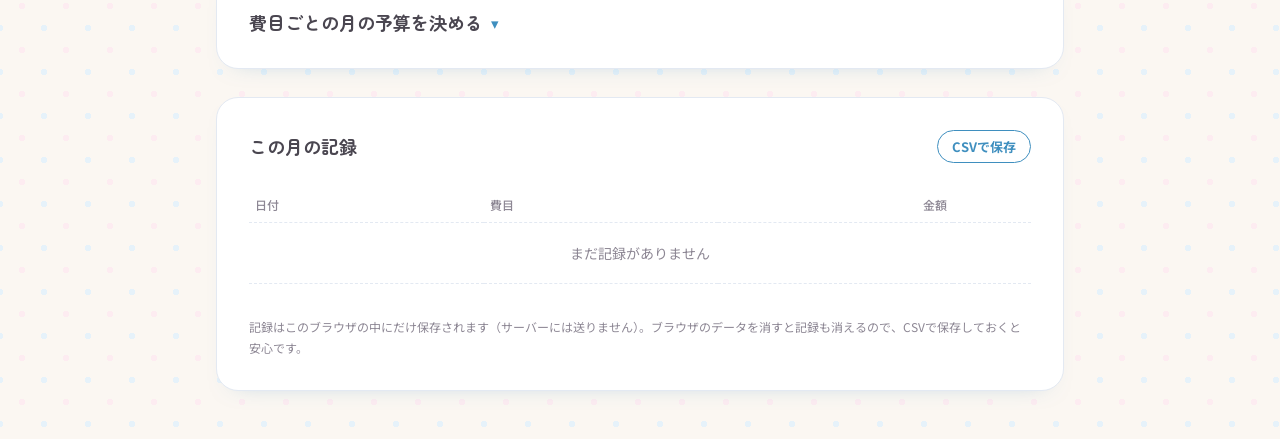
==== commit 55d4cb05: "貯金の見込みの表示を追加 Co-Authored-By: Claude Sonnet 5.5 <noreply@anthropic.com> Claude-Session: https://claud" ====
--- a/kakeibo.html
+++ b/kakeibo.html
@@ -34,6 +34,11 @@
     </div>
     <div class="summary" id="summary"></div>
     <div id="items" class="items"></div>
+  </section>
+
+  <section class="card" aria-label="貯金の見込み">
+    <h2>貯金の見込み</h2>
+    <div id="forecast"></div>
   </section>
 
   <section class="card" aria-label="支出を記録">
--- a/css/kakeibo.css
+++ b/css/kakeibo.css
@@ -51,3 +51,10 @@
 .income-line label { font-family: var(--font-display); font-weight: 700; font-size: 14px; }
 .income-line .income-box { flex: 0 1 220px; padding: 4px 12px; }
 .income-line .income-box input { font-size: 20px; text-align: right; }
+.fixed { margin-left: 6px; font-size: 11px; color: var(--muted); border: 1px solid var(--line); border-radius: 999px; padding: 0 8px; }
+.fc-main { display: flex; flex-direction: column; gap: 2px; background: var(--savings-soft); border-radius: 16px; padding: 14px 18px; }
+.fc-main.over { background: var(--pink-soft, #FDECF1); }
+.fc-main.over .fc-amt { color: var(--berry); }
+.fc-amt { font-family: var(--font-display); font-weight: 700; font-size: 30px; color: var(--savings); }
+.hint.warn { color: var(--fg); background: var(--accent-soft); border-radius: 12px; padding: 8px 12px; }
+#forecast { display: flex; flex-direction: column; gap: 10px; }
